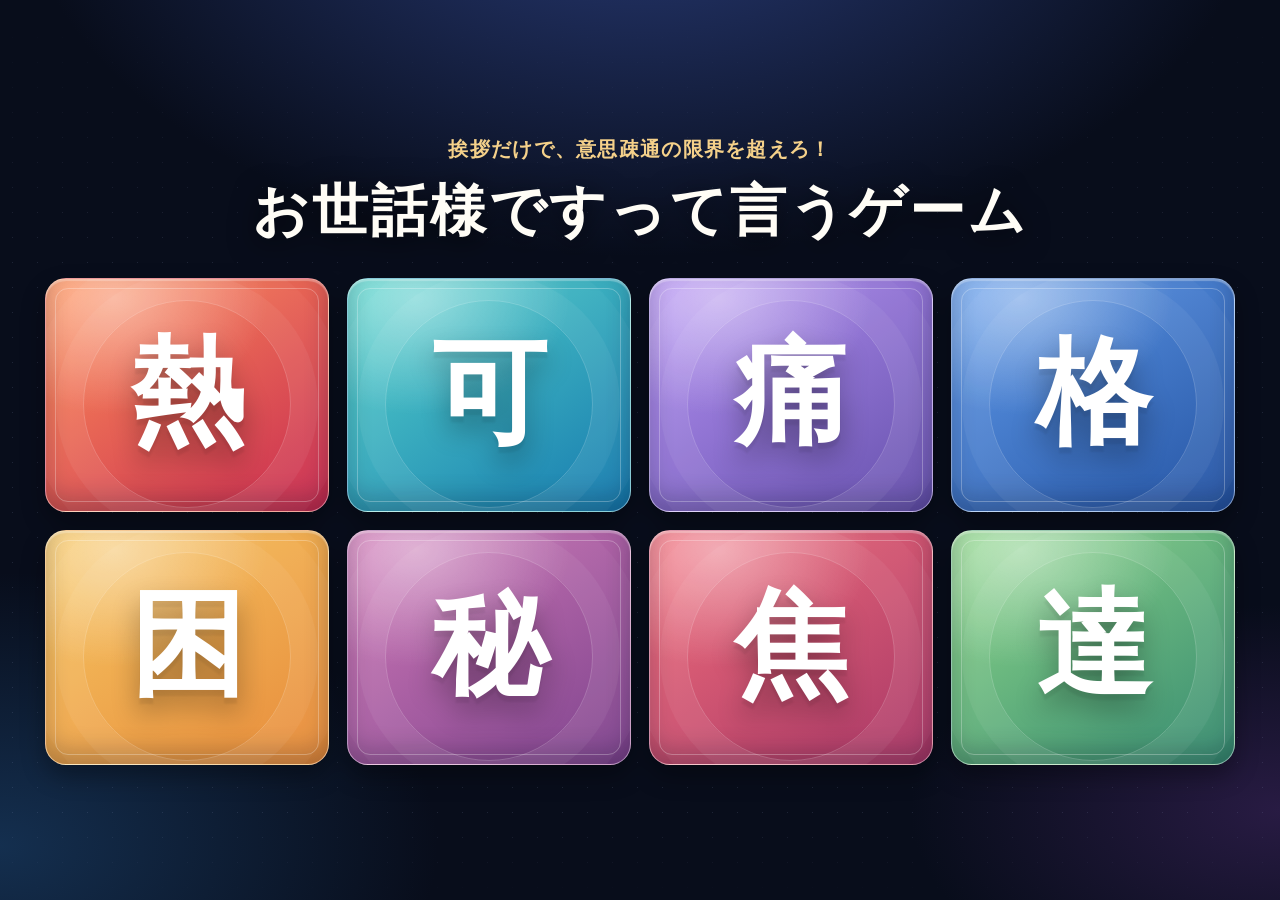
==== categories.html @ 45cd9615 "Preserve eight-kanji category page as step three" ====
<!doctype html>
<html lang="ja">
<head>
  <meta charset="utf-8">
  <meta name="viewport" content="width=device-width, initial-scale=1">
  <meta name="theme-color" content="#090e1d">
  <meta name="description" content="お世話様ですって言うゲーム — 8つの漢字からお題を選ぼう。">
  <title>お世話様ですって言うゲーム | KICKOFF PARTY 2027</title>
  <style>
    :root {
      color-scheme: dark;
      font-family: "Hiragino Kaku Gothic ProN", "Yu Gothic", Meiryo, system-ui, sans-serif;
      color: #fffdf6;
      background: #080d1b;
    }
    *, *::before, *::after { box-sizing: border-box; }
    body {
      min-height: 100svh;
      margin: 0;
      background:
        radial-gradient(ellipse 65% 58% at 50% -15%, #293c79 0%, transparent 75%),
        radial-gradient(ellipse 45% 40% at 0% 94%, #142f4f 0%, transparent 76%),
        radial-gradient(ellipse 38% 30% at 100% 90%, #281b43 0%, transparent 76%),
        #080d1b;
    }
    body::before {
      content: "";
      position: fixed;
      inset: 0;
      pointer-events: none;
      opacity: .14;
      background-image: radial-gradient(circle, #a8b8df 0.75px, transparent 1px);
      background-size: 25px 25px;
      mask-image: linear-gradient(to bottom, transparent, #000 30%, #000 90%, transparent);
    }
    .shell {
      position: relative;
      width: min(1190px, calc(100% - 66px));
      min-height: 100svh;
      display: flex;
      flex-direction: column;
      justify-content: center;
      gap: clamp(22px, 3.4vh, 35px);
      margin: 0 auto;
      padding: 32px 0;
    }
    .intro { text-align: center; }
    .tagline {
      margin: 0;
      color: #f5d18a;
      font-size: clamp(14px, 1.55vw, 22px);
      font-weight: 850;
      line-height: 1.5;
      letter-spacing: .065em;
      text-wrap: balance;
    }
    h1 {
      margin: 10px 0 0;
      font-size: clamp(32px, 4.35vw, 65px);
      font-weight: 950;
      letter-spacing: .055em;
      line-height: 1.3;
      text-wrap: balance;
      text-shadow: 0 5px 28px #000a;
    }
    .grid {
      display: grid;
      grid-template-columns: repeat(4, minmax(0, 1fr));
      gap: clamp(12px, 1.5vw, 18px);
    }
    .tile {
      --top: #5671b9;
      --bottom: #263c70;
      --glow: #8caaff;
      appearance: none;
      position: relative;
      isolation: isolate;
      display: grid;
      place-items: center;
      width: 100%;
      min-width: 0;
      aspect-ratio: 1.21;
      overflow: hidden;
      padding: 12px;
      border: 1px solid #ffffff69;
      border-radius: 21px;
      color: white;
      font: inherit;
      cursor: pointer;
      background:
        radial-gradient(ellipse 78% 72% at 24% 8%, #ffffff6c 0%, transparent 70%),
        linear-gradient(145deg, var(--top), var(--bottom));
      box-shadow: inset 0 2px 1px #ffffff4b, inset 0 -13px 25px #0208193d, 0 11px 25px #0005;
      transition: transform .2s ease, box-shadow .2s ease, border-color .2s ease;
      -webkit-tap-highlight-color: transparent;
    }
    .tile::before {
      content: "";
      position: absolute;
      inset: 9px;
      z-index: -1;
      border: 1px solid #ffffff45;
      border-radius: 13px;
      pointer-events: none;
    }
    .tile::after {
      content: "";
      position: absolute;
      z-index: -1;
      width: 74%;
      aspect-ratio: 1;
      left: 13%;
      top: 9%;
      border-radius: 50%;
      border: 1px solid #ffffff35;
      box-shadow: 0 0 0 27px #ffffff0d, 0 0 0 55px #ffffff08;
      pointer-events: none;
    }
    .kanji {
      font-family: "Yu Mincho", "Hiragino Mincho ProN", "Noto Serif CJK JP", serif;
      font-size: clamp(75px, 9vw, 136px);
      font-weight: 900;
      line-height: 1.05;
      text-shadow: 0 6px 2px #00000010, 0 15px 28px #0005;
      transform: translateY(-2px);
    }
    .tile:hover {
      transform: translateY(-4px);
      border-color: #fff9;
      box-shadow: inset 0 2px 1px #ffffff6b, 0 15px 34px #0009, 0 0 24px color-mix(in srgb, var(--glow), transparent 65%);
    }
    .tile:active { transform: scale(.985); }
    .tile:focus-visible { outline: 3px solid #ffe8a4; outline-offset: 5px; }
    .tile[data-kanji="熱"] { --top: #ff9058; --bottom: #c82b51; --glow: #ff795a; }
    .tile[data-kanji="可"] { --top: #56d5cb; --bottom: #167aaf; --glow: #38e8d6; }
    .tile[data-kanji="痛"] { --top: #b592f4; --bottom: #6550ac; --glow: #9e6df6; }
    .tile[data-kanji="格"] { --top: #609beb; --bottom: #2554a3; --glow: #4d87f7; }
    .tile[data-kanji="困"] { --top: #f7c762; --bottom: #e78b3b; --glow: #ffd364; }
    .tile[data-kanji="秘"] { --top: #d17ab7; --bottom: #7e438e; --glow: #e687d5; }
    .tile[data-kanji="焦"] { --top: #f26f7b; --bottom: #a83767; --glow: #ef6c8b; }
    .tile[data-kanji="達"] { --top: #8ed789; --bottom: #378b71; --glow: #8dec8b; }
    dialog {
      width: min(440px, calc(100% - 28px));
      border: 1px solid #ffffff47;
      border-radius: 24px;
      padding: 38px 28px 32px;
      background: radial-gradient(circle at 50% -12%, #294a82, transparent 72%), #101a31;
      box-shadow: 0 24px 90px #000c;
      color: white;
      text-align: center;
    }
    dialog::backdrop { background: #02050bba; backdrop-filter: blur(6px); }
    .dialog-kanji {
      display: block;
      margin-bottom: 6px;
      color: #ffe7a8;
      font: 900 94px/1.2 "Yu Mincho", "Hiragino Mincho ProN", serif;
      text-shadow: 0 0 30px #ffdc7a66;
    }
    dialog h2 { margin: 0 0 25px; font-size: 24px; letter-spacing: .05em; }
    .dialog-actions { display: flex; flex-wrap: wrap; justify-content: center; gap: 11px; }
    .action {
      display: inline-flex;
      justify-content: center;
      align-items: center;
      min-height: 46px;
      padding: 12px 23px;
      border: 1px solid transparent;
      border-radius: 999px;
      background: #f9d37a;
      color: #16213b;
      font: 800 14px/1.3 inherit;
      font-family: inherit;
      font-weight: 800;
      text-decoration: none;
      cursor: pointer;
    }
    .action:hover { background: #ffe29a; }
    .action--secondary { border-color: #c6d3ea77; color: #e0e9fc; background: transparent; }
    .action--secondary:hover { background: #ffffff12; }
    .action:focus-visible { outline: 3px solid white; outline-offset: 4px; }
    @media (max-width: 900px) {
      .shell { width: min(750px, calc(100% - 44px)); }
      .grid { gap: 12px; }
      .tile { aspect-ratio: 1; border-radius: 16px; }
      .tile::before { inset: 6px; border-radius: 11px; }
      .kanji { font-size: clamp(59px, 10vw, 100px); }
    }
    @media (max-width: 620px) {
      .shell { width: min(450px, calc(100% - 32px)); justify-content: flex-start; gap: 24px; padding: 30px 0; }
      .tagline { font-size: clamp(13px, 3.7vw, 17px); }
      h1 { font-size: clamp(27px, 7.6vw, 40px); }
      .grid { grid-template-columns: repeat(2, minmax(0, 1fr)); gap: 13px; }
      .tile { aspect-ratio: 1.12; border-radius: 17px; }
      .kanji { font-size: clamp(78px, 21vw, 117px); }
    }
    @media (prefers-reduced-motion: reduce) {
      * { transition-duration: 0s !important; }
    }
  </style>
</head>
<body>
  <main class="shell">
    <header class="intro">
      <p class="tagline">挨拶だけで、意思疎通の限界を超えろ！</p>
      <h1>お世話様ですって言うゲーム</h1>
    </header>
    <section class="grid" aria-label="8つのジャンル">
      <button class="tile" type="button" data-kanji="熱" aria-label="「熱」のジャンルを選択"><span class="kanji">熱</span></button>
      <button class="tile" type="button" data-kanji="可" aria-label="「可」のジャンルを選択"><span class="kanji">可</span></button>
      <button class="tile" type="button" data-kanji="痛" aria-label="「痛」のジャンルを選択"><span class="kanji">痛</span></button>
      <button class="tile" type="button" data-kanji="格" aria-label="「格」のジャンルを選択"><span class="kanji">格</span></button>
      <button class="tile" type="button" data-kanji="困" aria-label="「困」のジャンルを選択"><span class="kanji">困</span></button>
      <button class="tile" type="button" data-kanji="秘" aria-label="「秘」のジャンルを選択"><span class="kanji">秘</span></button>
      <button class="tile" type="button" data-kanji="焦" aria-label="「焦」のジャンルを選択"><span class="kanji">焦</span></button>
      <button class="tile" type="button" data-kanji="達" aria-label="「達」のジャンルを選択"><span class="kanji">達</span></button>
    </section>
  </main>
  <dialog id="category-dialog" aria-labelledby="dialog-title">
    <span class="dialog-kanji" id="dialog-kanji" aria-hidden="true"></span>
    <h2 id="dialog-title"></h2>
    <div class="dialog-actions">
      <button class="action action--secondary" type="button" id="dialog-close">パネルに戻る</button>
      <a class="action" id="dialog-next" href="choice.html">お題へ進む →</a>
    </div>
  </dialog>
  <script>
    "use strict";
    const dialog = document.getElementById("category-dialog");
    const kanjiEl = document.getElementById("dialog-kanji");
    const titleEl = document.getElementById("dialog-title");
    const nextLink = document.getElementById("dialog-next");
    document.querySelectorAll(".tile").forEach((tile) => {
      tile.addEventListener("click", () => {
        const kanji = tile.dataset.kanji;
        kanjiEl.textContent = kanji;
        titleEl.textContent = "「" + kanji + "」を選択";
        nextLink.href = "choice.html?topic=" + encodeURIComponent(kanji);
        dialog.showModal();
      });
    });
    document.getElementById("dialog-close").addEventListener("click", () => dialog.close());
    dialog.addEventListener("click", (event) => {
      if (event.target === dialog) dialog.close();
    });
  </script>
</body>
</html>
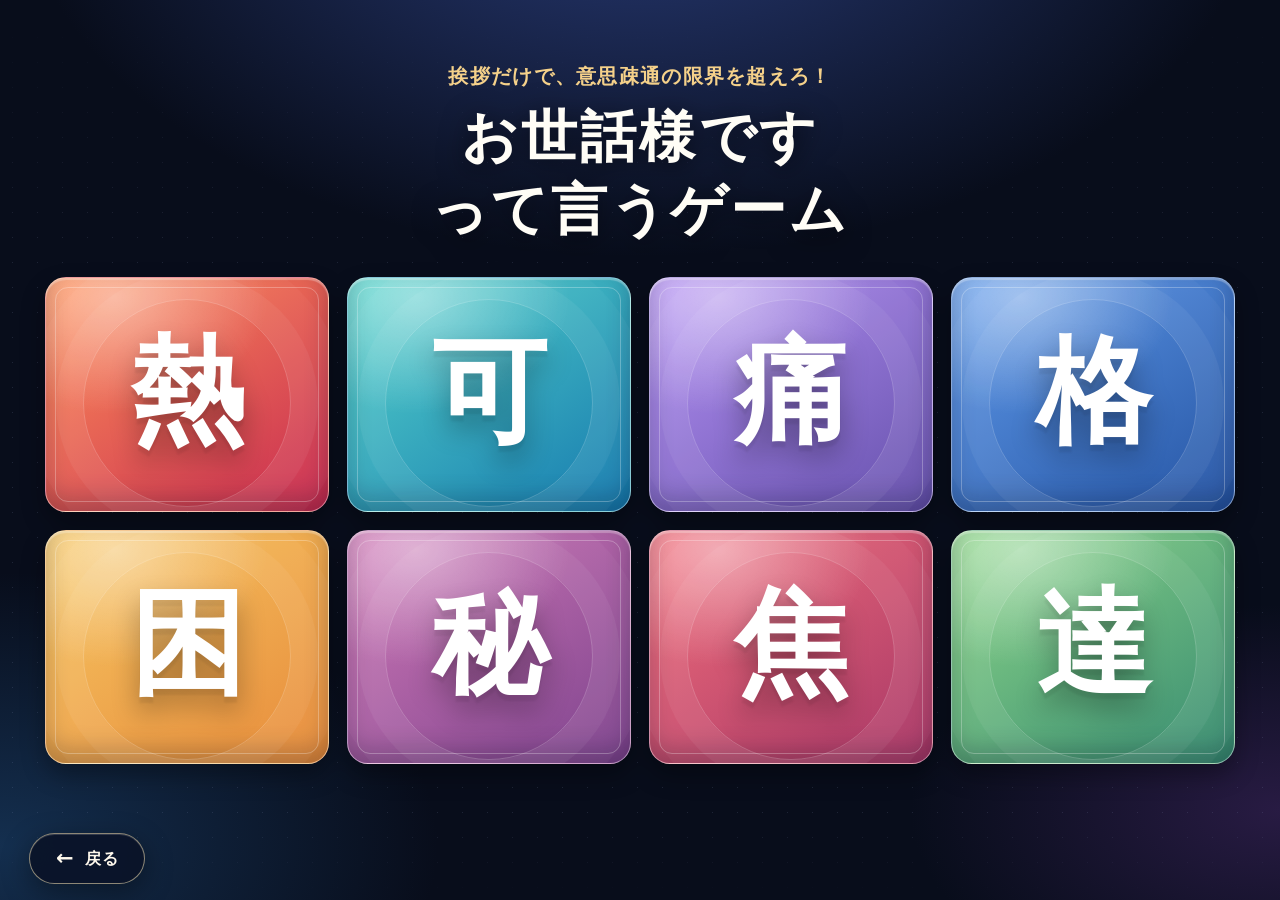
==== commit 85044da8: "Add back navigation to example and fixed two-line heading" ====
--- a/categories.html
+++ b/categories.html
@@ -6,6 +6,7 @@
   <meta name="theme-color" content="#090e1d">
   <meta name="description" content="お世話様ですって言うゲーム — 8つの漢字からお題を選ぼう。">
   <title>お世話様ですって言うゲーム | KICKOFF PARTY 2027</title>
+  <link rel="stylesheet" href="navigation.css">
   <style>
     :root {
       color-scheme: dark;
@@ -42,9 +43,10 @@
       justify-content: center;
       gap: clamp(22px, 3.4vh, 35px);
       margin: 0 auto;
-      padding: 32px 0;
+      padding: 32px 0 106px;
     }
     .intro { text-align: center; }
+    .title-line { display: block; white-space: nowrap; }
     .tagline {
       margin: 0;
       color: #f5d18a;
@@ -203,7 +205,7 @@
   <main class="shell">
     <header class="intro">
       <p class="tagline">挨拶だけで、意思疎通の限界を超えろ！</p>
-      <h1>お世話様ですって言うゲーム</h1>
+      <h1><span class="title-line">お世話様です</span><span class="title-line">って言うゲーム</span></h1>
     </header>
     <section class="grid" aria-label="8つのジャンル">
       <button class="tile" type="button" data-kanji="熱" aria-label="「熱」のジャンルを選択"><span class="kanji">熱</span></button>
@@ -216,6 +218,9 @@
       <button class="tile" type="button" data-kanji="達" aria-label="「達」のジャンルを選択"><span class="kanji">達</span></button>
     </section>
   </main>
+  <nav class="page-nav" aria-label="ページ移動">
+    <a class="page-nav__button page-nav__button--back" href="example.html"><span class="page-nav__arrow" aria-hidden="true">←</span><span>戻る</span></a>
+  </nav>
   <dialog id="category-dialog" aria-labelledby="dialog-title">
     <span class="dialog-kanji" id="dialog-kanji" aria-hidden="true"></span>
     <h2 id="dialog-title"></h2>
--- a/navigation.css
+++ b/navigation.css
@@ -0,0 +1,61 @@
+/* Shared presentation controls: back bottom-left, next bottom-right. */
+.page-nav {
+  position: fixed;
+  z-index: 30;
+  left: clamp(16px, 2.3vw, 38px);
+  right: clamp(16px, 2.3vw, 38px);
+  bottom: max(16px, env(safe-area-inset-bottom, 0px));
+  display: flex;
+  align-items: center;
+  justify-content: space-between;
+  pointer-events: none;
+}
+.page-nav__button {
+  pointer-events: auto;
+  display: inline-flex;
+  align-items: center;
+  justify-content: center;
+  gap: 11px;
+  min-width: 116px;
+  min-height: 51px;
+  padding: 11px 21px;
+  border: 1px solid rgba(244, 226, 179, .56);
+  border-radius: 100px;
+  color: #fff9ed;
+  background: rgba(10, 19, 40, .91);
+  box-shadow: 0 8px 28px rgba(0, 0, 0, .38), inset 0 1px 0 rgba(255,255,255,.16);
+  text-decoration: none;
+  font: 800 16px/1.2 "Hiragino Kaku Gothic ProN", "Yu Gothic", Meiryo, system-ui, sans-serif;
+  letter-spacing: .05em;
+  -webkit-tap-highlight-color: transparent;
+  backdrop-filter: blur(12px);
+  transition: background-color .15s ease, border-color .15s ease;
+}
+.page-nav__button:hover {
+  background: rgba(40, 58, 93, .96);
+  border-color: #f9e6b4;
+}
+.page-nav__button:focus-visible {
+  outline: 3px solid #ffdf84;
+  outline-offset: 4px;
+}
+.page-nav__button--next { margin-left: auto; }
+.page-nav__arrow { font: 900 21px/1 system-ui, sans-serif; }
+@media (max-width: 620px) {
+  .page-nav {
+    left: 14px;
+    right: 14px;
+    bottom: max(12px, env(safe-area-inset-bottom, 0px));
+  }
+  .page-nav__button {
+    min-width: 92px;
+    min-height: 45px;
+    gap: 7px;
+    padding: 10px 16px;
+    font-size: 14px;
+  }
+  .page-nav__arrow { font-size: 18px; }
+}
+@media (prefers-reduced-motion: reduce) {
+  .page-nav__button { transition: none; }
+}
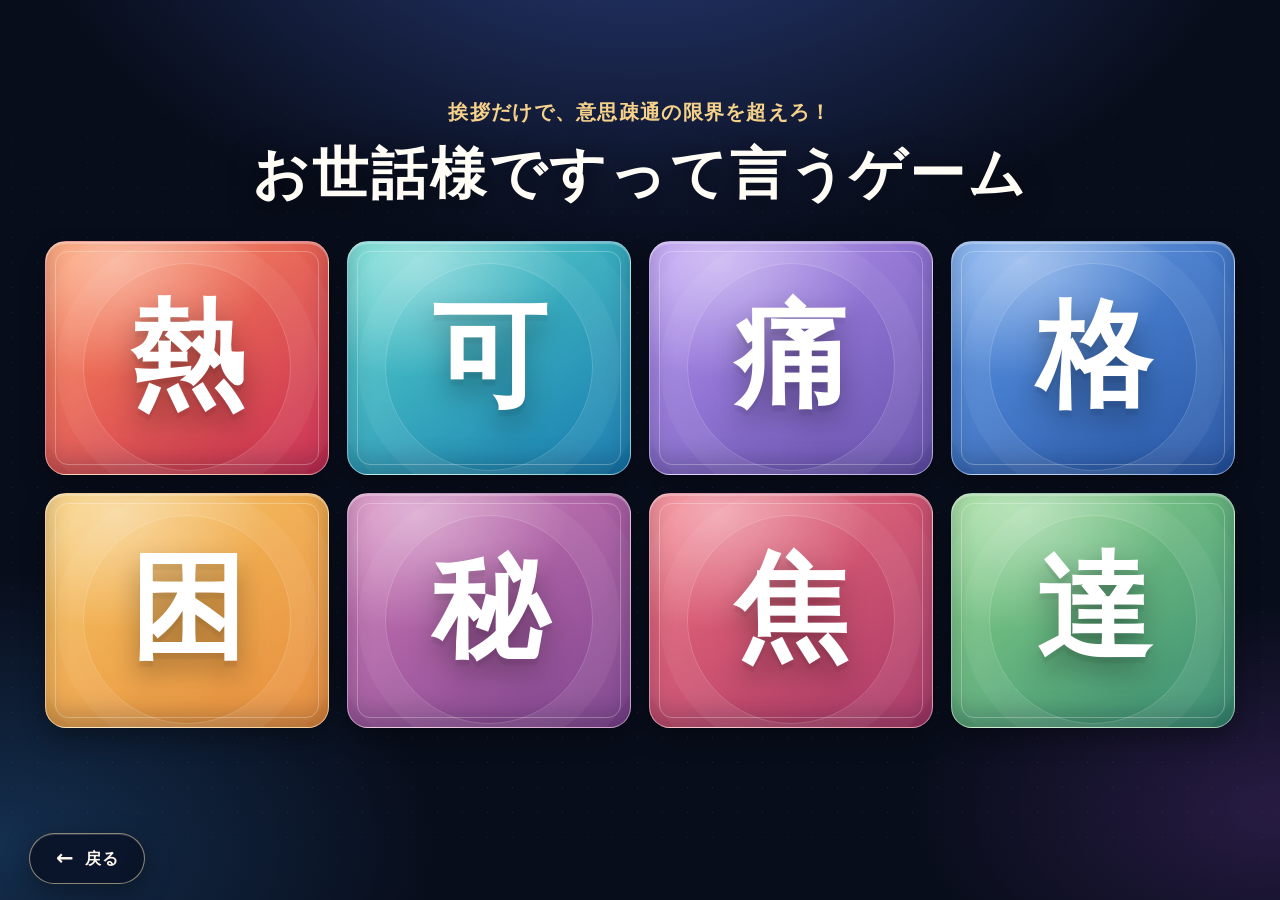
==== commit 7332c29a: "Restore single-line heading on category screen" ====
--- a/categories.html
+++ b/categories.html
@@ -46,7 +46,7 @@
       padding: 32px 0 106px;
     }
     .intro { text-align: center; }
-    .title-line { display: block; white-space: nowrap; }
+    .intro h1 { white-space: nowrap; }
     .tagline {
       margin: 0;
       color: #f5d18a;
@@ -189,9 +189,9 @@
       .kanji { font-size: clamp(59px, 10vw, 100px); }
     }
     @media (max-width: 620px) {
-      .shell { width: min(450px, calc(100% - 32px)); justify-content: flex-start; gap: 24px; padding: 30px 0; }
+      .shell { width: min(450px, calc(100% - 32px)); justify-content: flex-start; gap: 24px; padding: 30px 0 104px; }
       .tagline { font-size: clamp(13px, 3.7vw, 17px); }
-      h1 { font-size: clamp(27px, 7.6vw, 40px); }
+      h1 { font-size: clamp(18px, 5.8vw, 31px); }
       .grid { grid-template-columns: repeat(2, minmax(0, 1fr)); gap: 13px; }
       .tile { aspect-ratio: 1.12; border-radius: 17px; }
       .kanji { font-size: clamp(78px, 21vw, 117px); }
@@ -205,7 +205,7 @@
   <main class="shell">
     <header class="intro">
       <p class="tagline">挨拶だけで、意思疎通の限界を超えろ！</p>
-      <h1><span class="title-line">お世話様です</span><span class="title-line">って言うゲーム</span></h1>
+      <h1>お世話様ですって言うゲーム</h1>
     </header>
     <section class="grid" aria-label="8つのジャンル">
       <button class="tile" type="button" data-kanji="熱" aria-label="「熱」のジャンルを選択"><span class="kanji">熱</span></button>
